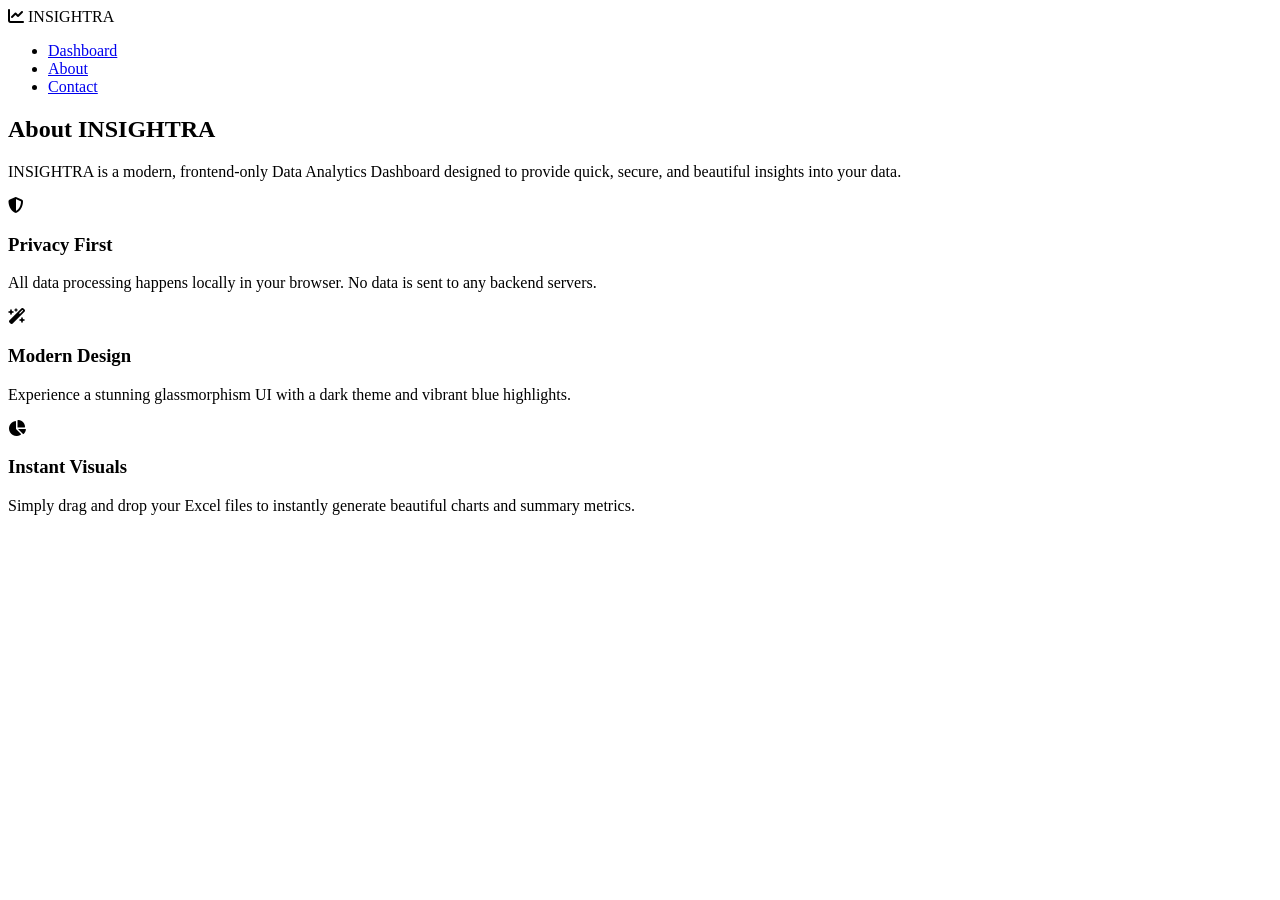
==== about.html @ aa4a8046 "Add files via upload" ====
<!DOCTYPE html>
<html lang="en">
<head>
    <meta charset="UTF-8">
    <meta name="viewport" content="width=device-width, initial-scale=1.0">
    <title>About | INSIGHTRA</title>
    <!-- Google Fonts -->
    <link href="https://fonts.googleapis.com/css2?family=Inter:wght@300;400;600;700&display=swap" rel="stylesheet">
    <!-- FontAwesome for Icons -->
    <link rel="stylesheet" href="https://cdnjs.cloudflare.com/ajax/libs/font-awesome/6.4.0/css/all.min.css">
    <!-- Custom CSS -->
    <link rel="stylesheet" href="css/style.css">
</head>
<body>
    <!-- Navbar -->
    <nav class="glass-navbar">
        <div class="logo">
            <i class="fa-solid fa-chart-line"></i> INSIGHTRA
        </div>
        <ul class="nav-links">
            <li><a href="index.html">Dashboard</a></li>
            <li><a href="about.html" class="active">About</a></li>
            <li><a href="contact.html">Contact</a></li>
        </ul>
    </nav>

    <!-- Main Container -->
    <main class="container">
        <section class="about-section glass-panel">
            <h2>About INSIGHTRA</h2>
            <p>INSIGHTRA is a modern, frontend-only Data Analytics Dashboard designed to provide quick, secure, and beautiful insights into your data.</p>
            
            <div class="features-grid">
                <div class="feature-item">
                    <i class="fa-solid fa-shield-halved"></i>
                    <h3>Privacy First</h3>
                    <p>All data processing happens locally in your browser. No data is sent to any backend servers.</p>
                </div>
                <div class="feature-item">
                    <i class="fa-solid fa-wand-magic-sparkles"></i>
                    <h3>Modern Design</h3>
                    <p>Experience a stunning glassmorphism UI with a dark theme and vibrant blue highlights.</p>
                </div>
                <div class="feature-item">
                    <i class="fa-solid fa-chart-pie"></i>
                    <h3>Instant Visuals</h3>
                    <p>Simply drag and drop your Excel files to instantly generate beautiful charts and summary metrics.</p>
                </div>
            </div>
        </section>
    </main>
</body>
</html>
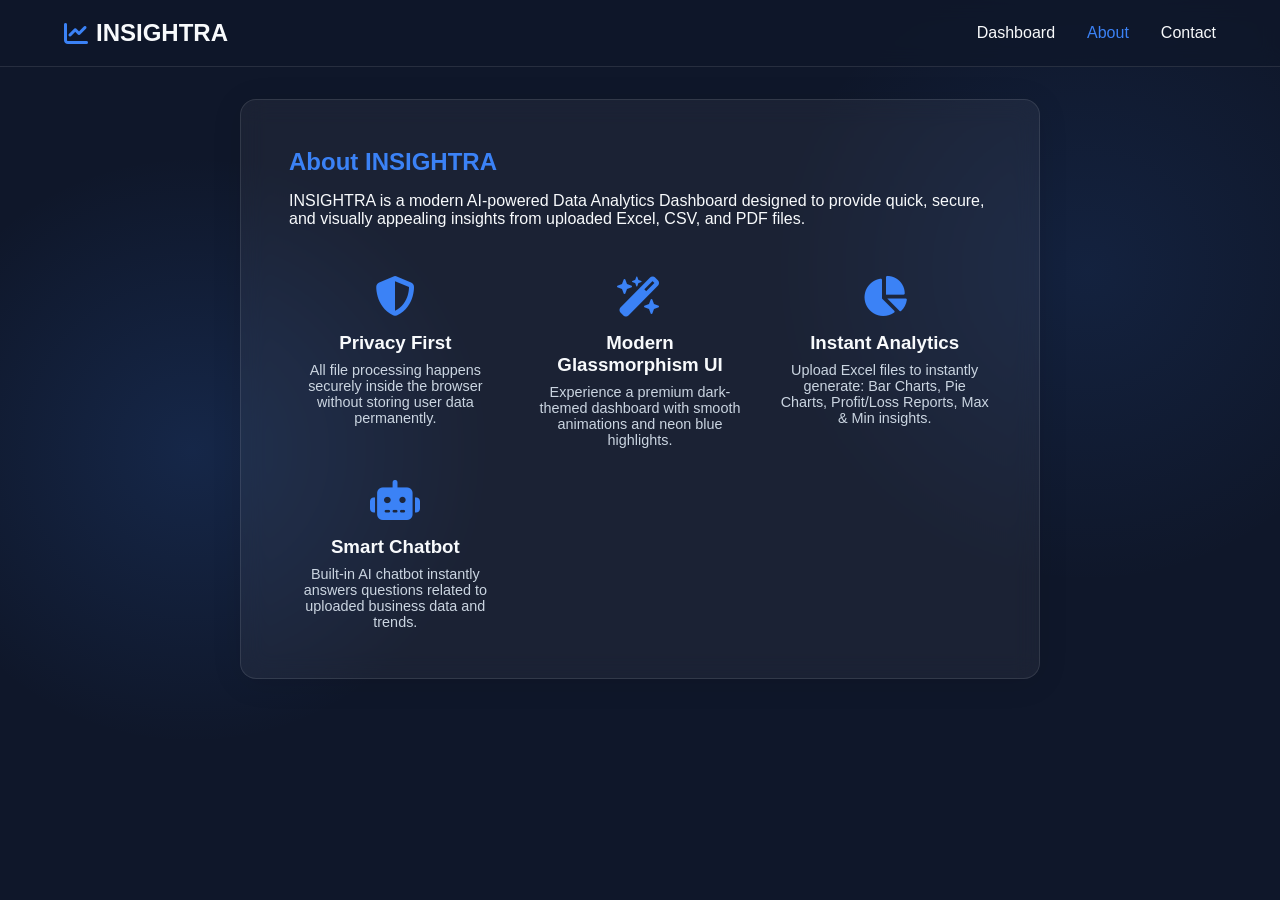
==== commit cd5ca85e: "Revise About page content and layout Updated content and structure for the About page." ====
--- a/about.html
+++ b/about.html
@@ -4,50 +4,108 @@
     <meta charset="UTF-8">
     <meta name="viewport" content="width=device-width, initial-scale=1.0">
     <title>About | INSIGHTRA</title>
+
     <!-- Google Fonts -->
     <link href="https://fonts.googleapis.com/css2?family=Inter:wght@300;400;600;700&display=swap" rel="stylesheet">
-    <!-- FontAwesome for Icons -->
+
+    <!-- FontAwesome -->
     <link rel="stylesheet" href="https://cdnjs.cloudflare.com/ajax/libs/font-awesome/6.4.0/css/all.min.css">
-    <!-- Custom CSS -->
-    <link rel="stylesheet" href="css/style.css">
+
+    <!-- FIXED CSS PATH -->
+    <link rel="stylesheet" href="style.css">
 </head>
+
 <body>
+
     <!-- Navbar -->
     <nav class="glass-navbar">
+
         <div class="logo">
-            <i class="fa-solid fa-chart-line"></i> INSIGHTRA
+            <i class="fa-solid fa-chart-line"></i>
+            INSIGHTRA
         </div>
+
         <ul class="nav-links">
             <li><a href="index.html">Dashboard</a></li>
             <li><a href="about.html" class="active">About</a></li>
             <li><a href="contact.html">Contact</a></li>
         </ul>
+
     </nav>
 
     <!-- Main Container -->
     <main class="container">
+
         <section class="about-section glass-panel">
+
             <h2>About INSIGHTRA</h2>
-            <p>INSIGHTRA is a modern, frontend-only Data Analytics Dashboard designed to provide quick, secure, and beautiful insights into your data.</p>
-            
+
+            <p>
+                INSIGHTRA is a modern AI-powered Data Analytics Dashboard
+                designed to provide quick, secure, and visually appealing
+                insights from uploaded Excel, CSV, and PDF files.
+            </p>
+
             <div class="features-grid">
+
                 <div class="feature-item">
+
                     <i class="fa-solid fa-shield-halved"></i>
+
                     <h3>Privacy First</h3>
-                    <p>All data processing happens locally in your browser. No data is sent to any backend servers.</p>
+
+                    <p>
+                        All file processing happens securely inside the browser
+                        without storing user data permanently.
+                    </p>
+
                 </div>
+
                 <div class="feature-item">
+
                     <i class="fa-solid fa-wand-magic-sparkles"></i>
-                    <h3>Modern Design</h3>
-                    <p>Experience a stunning glassmorphism UI with a dark theme and vibrant blue highlights.</p>
+
+                    <h3>Modern Glassmorphism UI</h3>
+
+                    <p>
+                        Experience a premium dark-themed dashboard with
+                        smooth animations and neon blue highlights.
+                    </p>
+
                 </div>
+
                 <div class="feature-item">
+
                     <i class="fa-solid fa-chart-pie"></i>
-                    <h3>Instant Visuals</h3>
-                    <p>Simply drag and drop your Excel files to instantly generate beautiful charts and summary metrics.</p>
+
+                    <h3>Instant Analytics</h3>
+
+                    <p>
+                        Upload Excel files to instantly generate:
+                        Bar Charts, Pie Charts, Profit/Loss Reports,
+                        Max & Min insights.
+                    </p>
+
                 </div>
+
+                <div class="feature-item">
+
+                    <i class="fa-solid fa-robot"></i>
+
+                    <h3>Smart Chatbot</h3>
+
+                    <p>
+                        Built-in AI chatbot instantly answers questions
+                        related to uploaded business data and trends.
+                    </p>
+
+                </div>
+
             </div>
+
         </section>
+
     </main>
+
 </body>
 </html>
--- a/style.css
+++ b/style.css
@@ -0,0 +1,423 @@
+/* Reset and Variables */
+:root {
+    --bg-color: #0f172a;
+    --text-color: #f8fafc;
+    --primary-color: #3b82f6;
+    --primary-hover: #2563eb;
+    --glass-bg: rgba(255, 255, 255, 0.05);
+    --glass-border: rgba(255, 255, 255, 0.1);
+    --success-color: #22c55e;
+    --danger-color: #ef4444;
+}
+
+* {
+    margin: 0;
+    padding: 0;
+    box-sizing: border-box;
+    font-family: 'Inter', sans-serif;
+}
+
+body {
+    background-color: var(--bg-color);
+    color: var(--text-color);
+    min-height: 100vh;
+    background-image: 
+        radial-gradient(circle at 15% 50%, rgba(59, 130, 246, 0.15), transparent 25%),
+        radial-gradient(circle at 85% 30%, rgba(59, 130, 246, 0.1), transparent 25%);
+    background-attachment: fixed;
+}
+
+/* Glassmorphism Utilities */
+.glass-panel {
+    background: var(--glass-bg);
+    backdrop-filter: blur(12px);
+    -webkit-backdrop-filter: blur(12px);
+    border: 1px solid var(--glass-border);
+    border-radius: 16px;
+    box-shadow: 0 4px 30px rgba(0, 0, 0, 0.1);
+}
+
+/* Navbar */
+.glass-navbar {
+    display: flex;
+    justify-content: space-between;
+    align-items: center;
+    padding: 1.2rem 5%;
+    background: rgba(15, 23, 42, 0.7);
+    backdrop-filter: blur(10px);
+    border-bottom: 1px solid var(--glass-border);
+    position: sticky;
+    top: 0;
+    z-index: 100;
+}
+
+.logo {
+    font-size: 1.5rem;
+    font-weight: 700;
+    color: var(--text-color);
+    display: flex;
+    align-items: center;
+    gap: 0.5rem;
+}
+
+.logo i {
+    color: var(--primary-color);
+}
+
+.nav-links {
+    list-style: none;
+    display: flex;
+    gap: 2rem;
+}
+
+.nav-links a {
+    color: var(--text-color);
+    text-decoration: none;
+    font-weight: 500;
+    transition: color 0.3s;
+}
+
+.nav-links a:hover, .nav-links a.active {
+    color: var(--primary-color);
+}
+
+/* Layout */
+.container {
+    max-width: 1200px;
+    margin: 2rem auto;
+    padding: 0 1rem;
+    display: flex;
+    flex-direction: column;
+    gap: 2rem;
+}
+
+/* Upload Section */
+.upload-section {
+    padding: 3rem 2rem;
+    text-align: center;
+    transition: transform 0.3s, border-color 0.3s;
+}
+
+.upload-section.dragover {
+    border-color: var(--primary-color);
+    background: rgba(59, 130, 246, 0.1);
+    transform: scale(1.02);
+}
+
+.drop-icon {
+    font-size: 3rem;
+    color: var(--primary-color);
+    margin-bottom: 1rem;
+}
+
+.upload-btn {
+    display: inline-block;
+    margin-top: 1rem;
+    padding: 0.7rem 1.5rem;
+    background: var(--primary-color);
+    color: white;
+    border-radius: 8px;
+    cursor: pointer;
+    font-weight: 600;
+    transition: background 0.3s;
+}
+
+.upload-btn:hover {
+    background: var(--primary-hover);
+}
+
+.file-name {
+    margin-top: 1rem;
+    font-size: 0.9rem;
+    color: #94a3b8;
+}
+
+/* Metrics Cards */
+.metrics-section {
+    display: grid;
+    grid-template-columns: repeat(auto-fit, minmax(240px, 1fr));
+    gap: 1.5rem;
+}
+
+.metric-card {
+    display: flex;
+    align-items: center;
+    padding: 1.5rem;
+    gap: 1.5rem;
+    transition: transform 0.3s;
+}
+
+.metric-card:hover {
+    transform: translateY(-5px);
+}
+
+.metric-icon {
+    width: 50px;
+    height: 50px;
+    border-radius: 12px;
+    background: rgba(59, 130, 246, 0.2);
+    color: var(--primary-color);
+    display: flex;
+    justify-content: center;
+    align-items: center;
+    font-size: 1.5rem;
+}
+
+.metric-icon.profit {
+    background: rgba(34, 197, 94, 0.2);
+    color: var(--success-color);
+}
+
+.metric-icon.loss {
+    background: rgba(239, 68, 68, 0.2);
+    color: var(--danger-color);
+}
+
+.metric-info h4 {
+    font-size: 0.9rem;
+    color: #94a3b8;
+    margin-bottom: 0.3rem;
+    font-weight: 400;
+}
+
+.metric-info p {
+    font-size: 1.5rem;
+    font-weight: 700;
+}
+
+/* Charts Section */
+.charts-section {
+    display: grid;
+    grid-template-columns: repeat(auto-fit, minmax(400px, 1fr));
+    gap: 1.5rem;
+}
+
+.chart-container {
+    padding: 1.5rem;
+    height: 400px;
+}
+
+.chart-container h3 {
+    margin-bottom: 1rem;
+    font-size: 1.1rem;
+    font-weight: 600;
+}
+
+/* Pages Styling (About & Contact) */
+.about-section, .contact-section {
+    padding: 3rem;
+    max-width: 800px;
+    margin: 0 auto;
+}
+
+.about-section h2, .contact-section h2 {
+    color: var(--primary-color);
+    margin-bottom: 1rem;
+}
+
+.features-grid {
+    display: grid;
+    grid-template-columns: repeat(auto-fit, minmax(200px, 1fr));
+    gap: 2rem;
+    margin-top: 3rem;
+}
+
+.feature-item {
+    text-align: center;
+}
+
+.feature-item i {
+    font-size: 2.5rem;
+    color: var(--primary-color);
+    margin-bottom: 1rem;
+}
+
+.feature-item h3 {
+    margin-bottom: 0.5rem;
+}
+
+.feature-item p {
+    font-size: 0.9rem;
+    color: #cbd5e1;
+}
+
+.contact-form {
+    margin-top: 2rem;
+    display: flex;
+    flex-direction: column;
+    gap: 1.5rem;
+}
+
+.form-group {
+    display: flex;
+    flex-direction: column;
+    gap: 0.5rem;
+}
+
+.form-group label {
+    font-size: 0.9rem;
+}
+
+.form-group input, .form-group textarea {
+    padding: 0.8rem;
+    background: rgba(0, 0, 0, 0.2);
+    border: 1px solid var(--glass-border);
+    border-radius: 8px;
+    color: var(--text-color);
+    outline: none;
+    transition: border-color 0.3s;
+}
+
+.form-group input:focus, .form-group textarea:focus {
+    border-color: var(--primary-color);
+}
+
+.submit-btn {
+    padding: 1rem;
+    background: var(--primary-color);
+    color: white;
+    border: none;
+    border-radius: 8px;
+    cursor: pointer;
+    font-weight: 600;
+    font-size: 1rem;
+    transition: background 0.3s;
+}
+
+.submit-btn:hover {
+    background: var(--primary-hover);
+}
+
+/* Chatbot UI */
+.chatbot-container {
+    position: fixed;
+    bottom: 2rem;
+    right: 2rem;
+    z-index: 1000;
+}
+
+.chat-fab {
+    width: 60px;
+    height: 60px;
+    border-radius: 50%;
+    background: var(--primary-color);
+    color: white;
+    border: none;
+    font-size: 1.5rem;
+    cursor: pointer;
+    box-shadow: 0 4px 15px rgba(59, 130, 246, 0.4);
+    transition: transform 0.3s;
+}
+
+.chat-fab:hover {
+    transform: scale(1.1);
+}
+
+.chatbot-window {
+    position: absolute;
+    bottom: 80px;
+    right: 0;
+    width: 320px;
+    height: 400px;
+    display: none; /* Hidden by default */
+    flex-direction: column;
+    overflow: hidden;
+    transform-origin: bottom right;
+    animation: scaleUp 0.3s ease;
+}
+
+.chatbot-window.active {
+    display: flex;
+}
+
+@keyframes scaleUp {
+    from { transform: scale(0); opacity: 0; }
+    to { transform: scale(1); opacity: 1; }
+}
+
+.chat-header {
+    background: rgba(59, 130, 246, 0.2);
+    padding: 1rem;
+    display: flex;
+    justify-content: space-between;
+    align-items: center;
+    border-bottom: 1px solid var(--glass-border);
+}
+
+.chat-header button {
+    background: none;
+    border: none;
+    color: var(--text-color);
+    cursor: pointer;
+    font-size: 1.2rem;
+}
+
+.chat-messages {
+    flex: 1;
+    padding: 1rem;
+    overflow-y: auto;
+    display: flex;
+    flex-direction: column;
+    gap: 1rem;
+}
+
+.message {
+    max-width: 80%;
+    padding: 0.8rem;
+    border-radius: 12px;
+    font-size: 0.9rem;
+    line-height: 1.4;
+}
+
+.bot-message {
+    background: rgba(255, 255, 255, 0.1);
+    align-self: flex-start;
+    border-bottom-left-radius: 2px;
+}
+
+.user-message {
+    background: var(--primary-color);
+    align-self: flex-end;
+    border-bottom-right-radius: 2px;
+}
+
+.chat-input-area {
+    padding: 1rem;
+    border-top: 1px solid var(--glass-border);
+    display: flex;
+    gap: 0.5rem;
+}
+
+.chat-input-area input {
+    flex: 1;
+    background: rgba(0, 0, 0, 0.2);
+    border: 1px solid var(--glass-border);
+    border-radius: 20px;
+    padding: 0.5rem 1rem;
+    color: var(--text-color);
+    outline: none;
+}
+
+.chat-input-area button {
+    background: var(--primary-color);
+    color: white;
+    border: none;
+    width: 36px;
+    height: 36px;
+    border-radius: 50%;
+    cursor: pointer;
+    display: flex;
+    justify-content: center;
+    align-items: center;
+}
+
+/* Responsive */
+@media (max-width: 768px) {
+    .charts-section {
+        grid-template-columns: 1fr;
+    }
+    .chatbot-window {
+        width: 280px;
+        right: -10px;
+    }
+}
